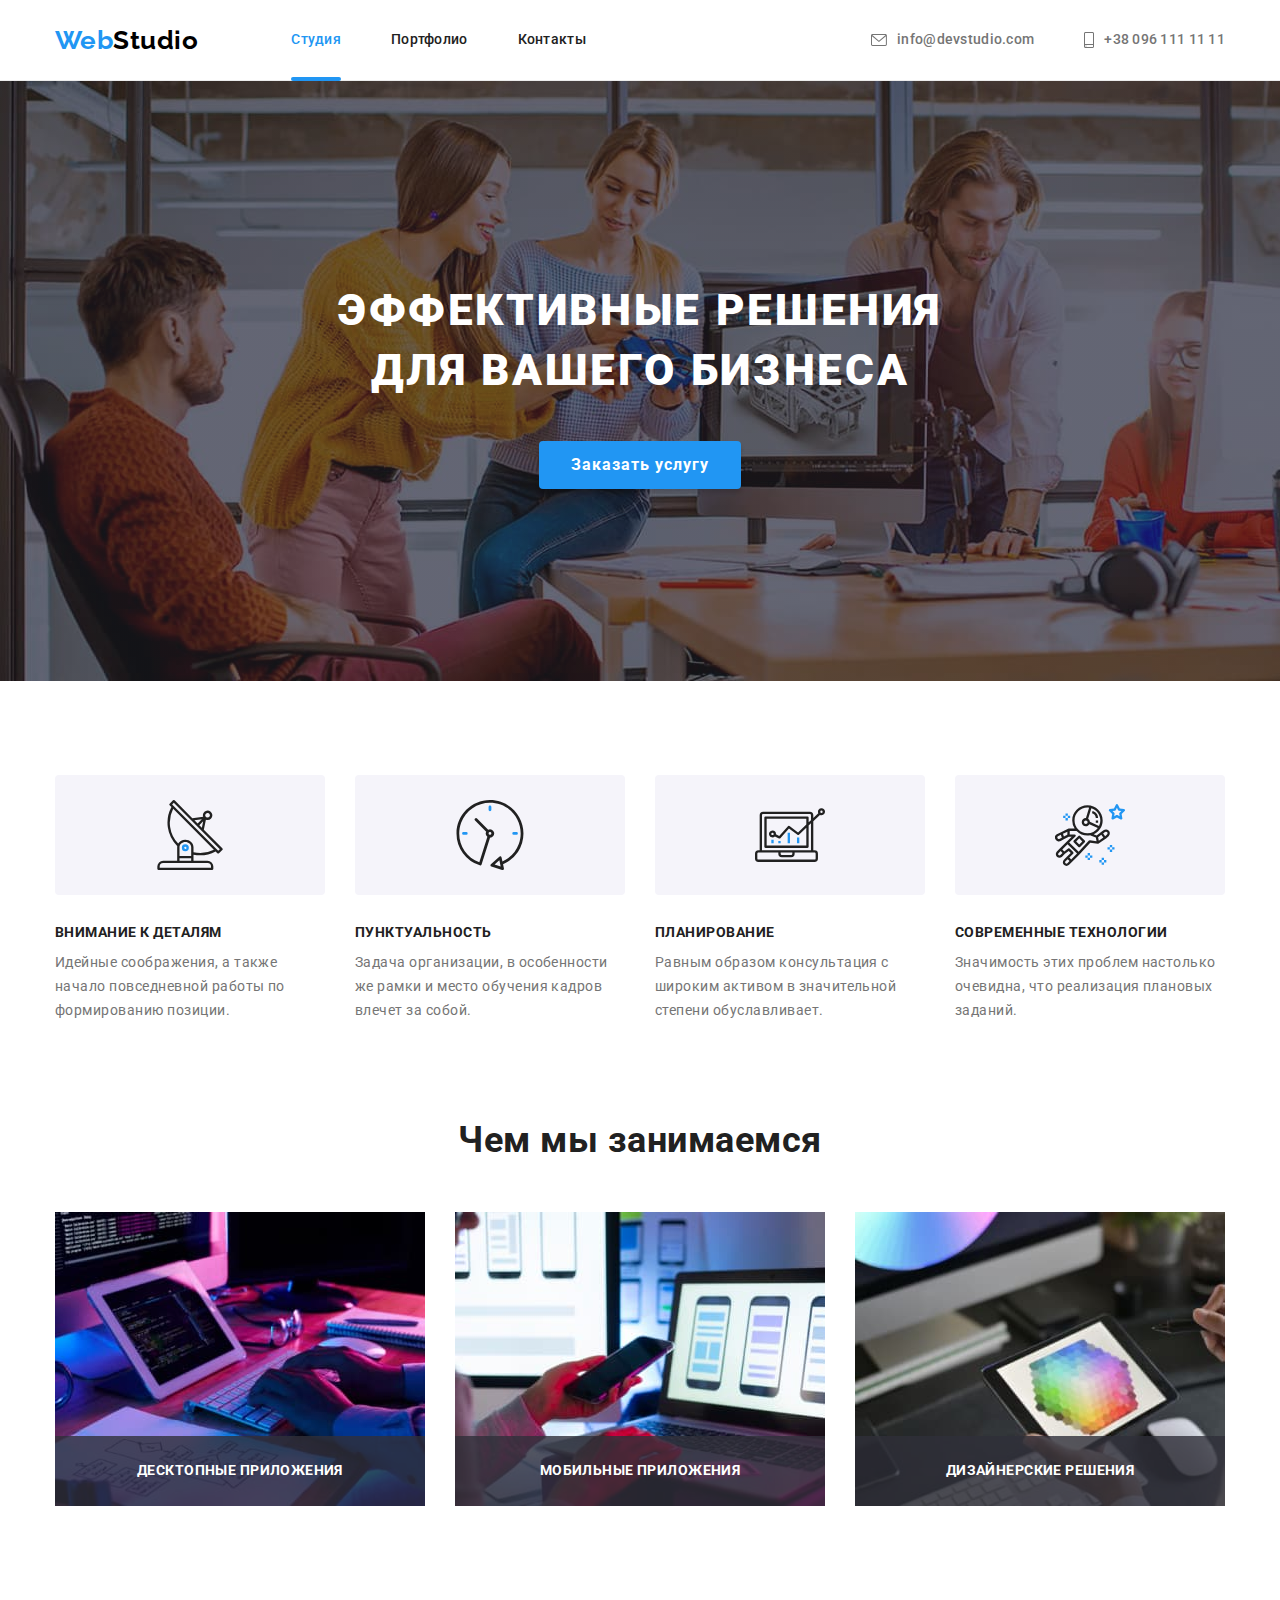
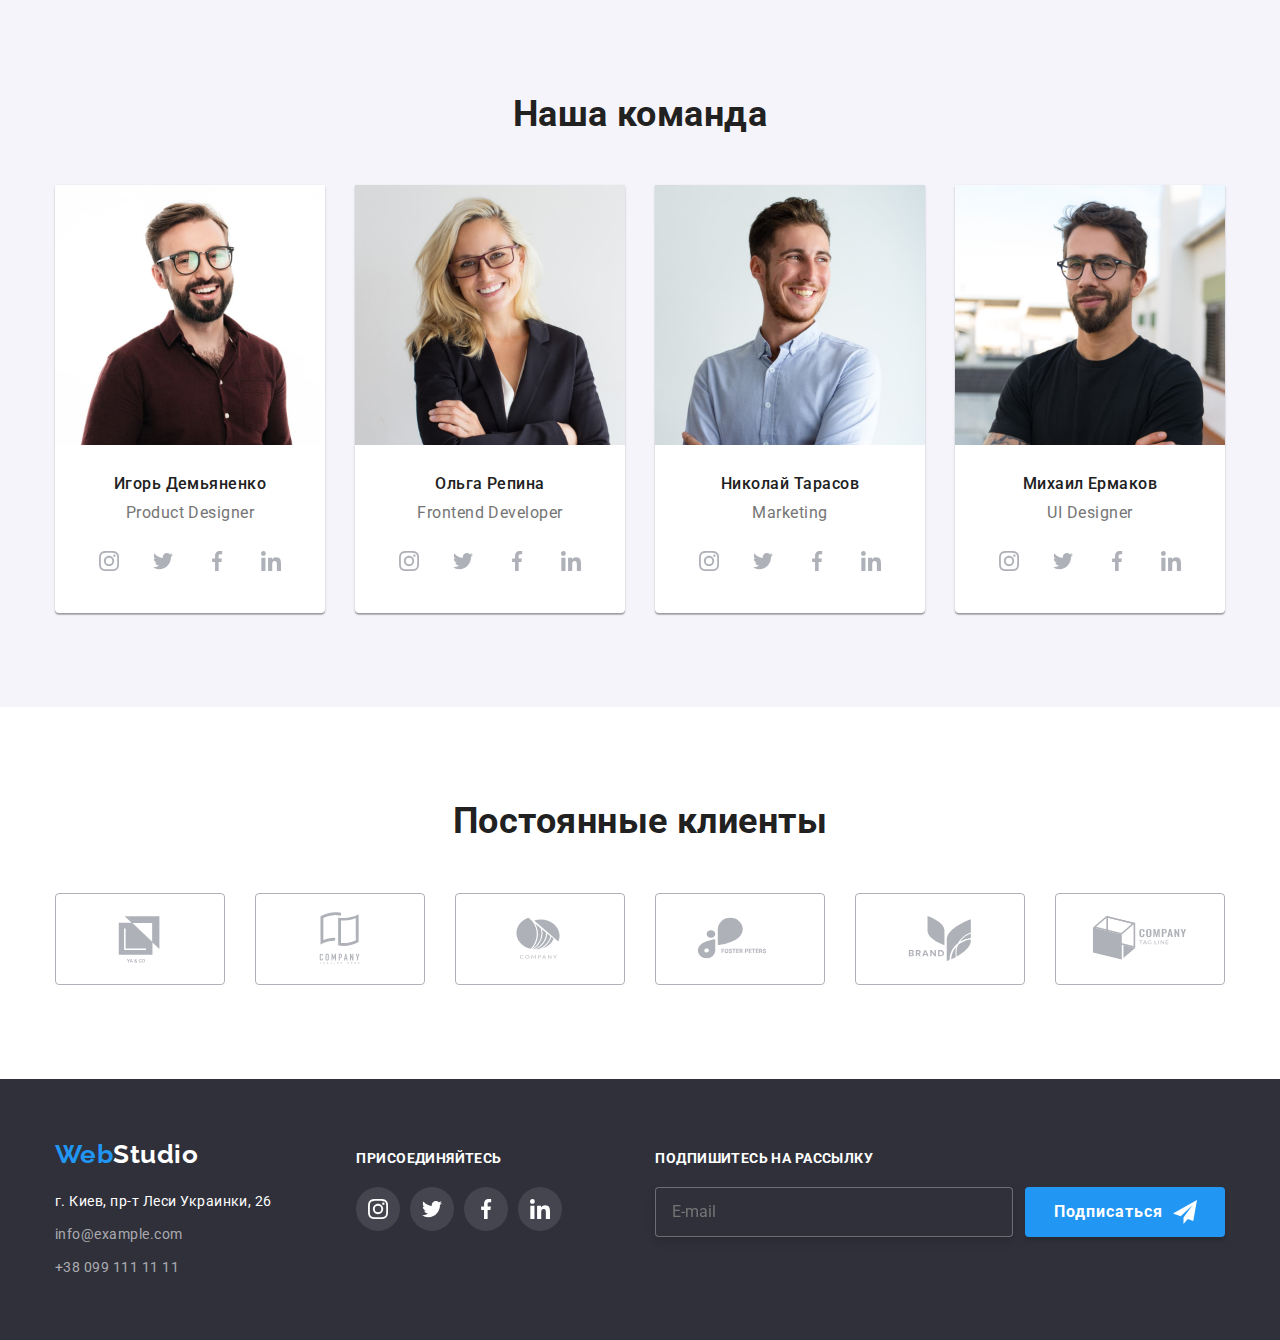
==== index.html @ 1372f8f1 "adventages refactoring" ====
<!DOCTYPE html>
<html lang="ru">
  <head>
    <meta charset="UTF-8" />
    <meta http-equiv="X-UA-Compatible" content="IE=edge" />
    <meta name="viewport" content="width=device-width, initial-scale=1.0" />
    <title>WebStudio</title>
    <link rel="preconnect" href="https://fonts.googleapis.com" />
    <link rel="preconnect" href="https://fonts.gstatic.com" crossorigin />
    <link
      href="https://fonts.googleapis.com/css2?family=Raleway:wght@700&family=Roboto:wght@400;500;700;900&display=swap"
      rel="stylesheet"
    />
    <link rel="stylesheet" href="./modern-normalize.css" />

    <link rel="stylesheet" href="./css/main.css" />
  </head>
  <body>
    <!-- шапка сайта-->
    <header class="page-header">
      <div class="page-header__main container">
        <a class="page-header__logo" href="index.html"
          >Web<span class="page-header__logo--dark">Studio</span></a
        >
        <nav class="site-nav">
          <ul class="site-nav__list">
            <li class="site-nav__item">
              <div class="site-nav__item--current">
                <a href="" class="site-nav__link current">Студия</a>
              </div>
            </li>
            <li class="site-nav__item">
              <a href="portfolio.html" class="site-nav__link">Портфолио</a>
            </li>
            <li class="site-nav__item"><a href="" class="site-nav__link">Контакты</a></li>
          </ul>
        </nav>

        <ul class="auth-nav">
          <li class="auth-nav__item">
            <a href="mailto:info@devstudio.com" class="auth-nav__link"
              ><svg class="auth-nav__icon" width="16" height="12">
                <use href="./images/icons.svg#letter"></use>
              </svg>
              info@devstudio.com</a
            >
          </li>
          <li class="auth-nav__item">
            <a href="tel:+380961111111" class="auth-nav__link">
              <svg class="auth-nav__icon" width="10" height="16">
                <use href="./images/icons.svg#smartphone"></use>
              </svg>
              +38 096 111 11 11</a
            >
          </li>
        </ul>
      </div>
    </header>
    <main>
      <!-- Герой -->
      <section class="hero">
        <div class="hero__container container">
          <h1 class="hero__title">
            Эффективные решения<br />
            для вашего бизнеса
          </h1>

          <button type="button" class="hero__button" data-modal-open>Заказать услугу</button>
        </div>
      </section>

      <!-- Преимущества -->

      <section class="advantages section">
        <div class="advantages__container container">
          <h2 class="advantages__title visually-hidden">Наши преимущества</h2>
          <ul class="advantages__list">
            <li class="advantages__item">
              <div class="advantages__thumb">
                <svg class="advantages__icon">
                  <use href="./images/icons.svg#antenna"></use>
                </svg>
              </div>
              <h3 class="advantages__title">Внимание к деталям</h3>
              <p class="advantages__text">
                Идейные соображения, а также начало повседневной работы по формированию позиции.
              </p>
            </li>
            <li class="advantages__item">
              <div class="advantages__thumb">
                <svg class="advantages__icon">
                  <use href="./images/icons.svg#clock"></use>
                </svg>
              </div>

              <h3 class="advantages__title">Пунктуальность</h3>
              <p class="advantages__text">
                Задача организации, в особенности же рамки и место обучения кадров влечет за собой.
              </p>
            </li>
            <li class="advantages__item">
              <div class="advantages__thumb">
                <svg class="advantages__icon">
                  <use href="./images/icons.svg#diagram"></use>
                </svg>
              </div>

              <h3 class="advantages__title">Планирование</h3>
              <p class="advantages__text">
                Равным образом консультация с широким активом в значительной степени обуславливает.
              </p>
            </li>
            <li class="advantages__item">
              <div class="advantages__thumb">
                <svg class="advantages__icon">
                  <use href="./images/icons.svg#astronaut"></use>
                </svg>
              </div>

              <h3 class="advantages__title">Современные технологии</h3>
              <p class="advantages__text">
                Значимость этих проблем настолько очевидна, что реализация плановых заданий.
              </p>
            </li>
          </ul>
        </div>
      </section>
      <!-- Чем мы занимаемся -->
      <section class="works-section section">
        <div class="container">
          <h2 class="section-title">Чем мы занимаемся</h2>
          <ul class="works-list">
            <li class="works-item item">
              <img
                src="./images/box-1.jpg"
                alt="руки на клавиатуре печатают разметку"
                width="370"
                height="294"
              />
              <div class="works-background-text">
                <p class="works-text">Десктопные приложения</p>
              </div>
            </li>
            <li class="works-item item">
              <img
                src="./images/box-2.jpg"
                alt="женщина за ноутбуком держит смартфон в руке "
                width="370"
                height="294"
              />
              <div class="works-background-text">
                <p class="works-text">Мобильные приложения</p>
              </div>
            </li>
            <li class="works-item item">
              <img
                src="./images/box-3.jpg"
                alt="планшет с градиентом цветов в руке"
                width="370"
                height="294"
              />
              <div class="works-background-text">
                <p class="works-text">Дизайнерские решения</p>
              </div>
            </li>
          </ul>
        </div>
      </section>
      <!-- Наша команда -->
      <section class="section team">
        <div class="container">
          <h2 class="section-title">Наша команда</h2>
          <ul class="team-list">
            <li class="item">
              <img
                src="./images/command/1-igor.jpg"
                alt="Мужчина в очках и бордовой рубашке"
                width="270"
                height="260"
              />

              <div class="team-card-content">
                <h3 class="team-title">Игорь Демьяненко</h3>
                <p lang="en" class="team-text">Product Designer</p>
                <ul class="team-icon-list">
                  <li class="icon-item">
                    <a href="" class="team-link link">
                      <svg class="icon-networks" width="20" height="20">
                        <use href="./images/icons.svg#instagram"></use>
                      </svg>
                    </a>
                  </li>
                  <li class="icon-item">
                    <a href="" class="team-link link">
                      <svg class="icon-networks" width="20" height="20">
                        <use href="./images/icons.svg#twitter"></use>
                      </svg>
                    </a>
                  </li>
                  <li class="icon-item">
                    <a href="" class="team-link link">
                      <svg class="icon-networks" width="20" height="20">
                        <use href="./images/icons.svg#facebook"></use>
                      </svg>
                    </a>
                  </li>
                  <li class="icon-item">
                    <a href="" class="team-link link">
                      <svg class="icon-networks" width="20" height="20">
                        <use href="./images/icons.svg#linkedin"></use>
                      </svg>
                    </a>
                  </li>
                </ul>
              </div>
            </li>
            <li class="item">
              <img
                src="./images/command/2-olga.jpg"
                alt="Светловолосая женщина в очках"
                width="270"
                height="260"
              />

              <div class="team-card-content">
                <h3 class="team-title">Ольга Репина</h3>
                <p lang="en" class="team-text">Frontend Developer</p>
                <ul class="team-icon-list">
                  <li class="icon-item">
                    <a href="" class="team-link link">
                      <svg class="icon-networks" width="20" height="20">
                        <use href="./images/icons.svg#instagram"></use>
                      </svg>
                    </a>
                  </li>
                  <li class="icon-item">
                    <a href="" class="team-link link">
                      <svg class="icon-networks" width="20" height="20">
                        <use href="./images/icons.svg#twitter"></use>
                      </svg>
                    </a>
                  </li>
                  <li class="icon-item">
                    <a href="" class="team-link link">
                      <svg class="icon-networks" width="20" height="20">
                        <use href="./images/icons.svg#facebook"></use>
                      </svg>
                    </a>
                  </li>
                  <li class="icon-item">
                    <a href="" class="team-link link">
                      <svg class="icon-networks" width="20" height="20">
                        <use href="./images/icons.svg#linkedin"></use>
                      </svg>
                    </a>
                  </li>
                </ul>
              </div>
            </li>
            <li class="item">
              <img
                src="./images/command/3-nikolay.jpg"
                alt="Мужчина в голубой рубашке"
                width="270"
              />

              <div class="team-card-content">
                <h3 class="team-title">Николай Тарасов</h3>
                <p lang="en" class="team-text">Marketing</p>
                <ul class="team-icon-list">
                  <li class="icon-item">
                    <a href="" class="team-link link">
                      <svg class="icon-networks" width="20" height="20">
                        <use href="./images/icons.svg#instagram"></use>
                      </svg>
                    </a>
                  </li>
                  <li class="icon-item">
                    <a href="" class="team-link link">
                      <svg class="icon-networks" width="20" height="20">
                        <use href="./images/icons.svg#twitter"></use>
                      </svg>
                    </a>
                  </li>
                  <li class="icon-item">
                    <a href="" class="team-link link">
                      <svg class="icon-networks" width="20" height="20">
                        <use href="./images/icons.svg#facebook"></use>
                      </svg>
                    </a>
                  </li>
                  <li class="icon-item">
                    <a href="" class="team-link link">
                      <svg class="icon-networks" width="20" height="20">
                        <use href="./images/icons.svg#linkedin"></use>
                      </svg>
                    </a>
                  </li>
                </ul>
              </div>
            </li>
            <li class="item">
              <img
                src="./images/command/4-mihail.jpg"
                alt="Мужчина в очках и черной футболке"
                width="270"
                height="260"
              />

              <div class="team-card-content">
                <h3 class="team-title">Михаил Ермаков</h3>
                <p lang="en" class="team-text">UI Designer</p>
                <ul class="team-icon-list">
                  <li class="icon-item">
                    <a href="" class="team-link link">
                      <svg class="icon-networks" width="20" height="20">
                        <use href="./images/icons.svg#instagram"></use>
                      </svg>
                    </a>
                  </li>
                  <li class="icon-item">
                    <a href="" class="team-link link">
                      <svg class="icon-networks" width="20" height="20">
                        <use href="./images/icons.svg#twitter"></use>
                      </svg>
                    </a>
                  </li>
                  <li class="icon-item">
                    <a href="" class="team-link link">
                      <svg class="icon-networks" width="20" height="20">
                        <use href="./images/icons.svg#facebook"></use>
                      </svg>
                    </a>
                  </li>
                  <li class="icon-item">
                    <a href="" class="team-link link">
                      <svg class="icon-networks" width="20" height="20">
                        <use href="./images/icons.svg#linkedin"></use>
                      </svg>
                    </a>
                  </li>
                </ul>
              </div>
            </li>
          </ul>
        </div>
      </section>
      <!--Клиенты-->
      <section class="section">
        <div class="container">
          <h2 class="section-title">Постоянные клиенты</h2>
          <ul class="clients-list">
            <li class="clients-item item">
              <a class="clients-link link" href="">
                <svg class="icon-clients" width="106" height="60">
                  <use href="./images/icons.svg#Logo"></use>
                </svg>
              </a>
            </li>
            <li class="clients-item item">
              <a class="clients-link link" href="">
                <svg class="icon-clients" width="106" height="60">
                  <use href="./images/icons.svg#Logo-1"></use>
                </svg>
              </a>
            </li>
            <li class="clients-item item">
              <a class="clients-link link" href="">
                <svg class="icon-clients" width="106" height="60">
                  <use href="./images/icons.svg#Logo-2"></use>
                </svg>
              </a>
            </li>
            <li class="clients-item item">
              <a class="clients-link link" href="">
                <svg class="icon-clients" width="106" height="60">
                  <use href="./images/icons.svg#Logo-3"></use>
                </svg>
              </a>
            </li>
            <li class="clients-item item">
              <a class="clients-link link" href="">
                <svg class="icon-clients" width="106" height="60">
                  <use href="./images/icons.svg#Logo-4"></use>
                </svg>
              </a>
            </li>
            <li class="clients-item item">
              <a class="clients-link link" href="">
                <svg class="icon-clients" width="106" height="60">
                  <use href="./images/icons.svg#Logo-5"></use>
                </svg>
              </a>
            </li>
          </ul>
        </div>
      </section>
    </main>
    <!-- Футер -->
    <footer class="main-footer">
      <div class="container footer-box">
        <div class="footer-address">
          <a class="logo-footer" href="index.html"
            >Web<span class="logo-accent-light">Studio</span></a
          >
          <address>
            <ul class="add">
              <li class="add-item item">
                <a
                  href="https://goo.gl/maps/64KcN4ARRGodhjcC8"
                  class="add-link"
                  target="_blank"
                  rel="noopener noreferrer nofollow"
                >
                  г. Киев, пр-т Леси Украинки, 26</a
                >
              </li>
              <li class="add-item item">
                <a href="mailto:info@example.com" class="link">info@example.com</a>
              </li>
              <li class="add-item item">
                <a href="tel:+380991111111" class="link">+38 099 111 11 11</a>
              </li>
            </ul>
          </address>
        </div>
        <div class="footer-networks">
          <p class="footer-text">присоединяйтесь</p>
          <ul class="footer-icon-list">
            <li class="icon-item">
              <a href="" class="footer-link link">
                <svg class="icon-networks" width="20" height="20">
                  <use href="./images/icons.svg#instagram"></use>
                </svg>
              </a>
            </li>
            <li class="icon-item">
              <a href="" class="footer-link link">
                <svg class="icon-networks" width="20" height="20">
                  <use href="./images/icons.svg#twitter"></use>
                </svg>
              </a>
            </li>
            <li class="icon-item">
              <a href="" class="footer-link link">
                <svg class="icon-networks" width="20" height="20">
                  <use href="./images/icons.svg#facebook"></use>
                </svg>
              </a>
            </li>
            <li class="icon-item">
              <a href="" class="footer-link link">
                <svg class="icon-networks" width="20" height="20">
                  <use href="./images/icons.svg#linkedin"></use>
                </svg>
              </a>
            </li>
          </ul>
        </div>
        <form class="subscription-form">
          <p class="subscription-text">Подпишитесь на рассылку</p>
          <div class="subscription">
            <label>
              <input type="email" class="subscription-input" name="e-mail" placeholder="E-mail" />
            </label>

            <button type="submit" class="subscription-button">
              Подписаться
              <svg class="icon-subscription" width="24" height="24">
                <use href="./images/icons.svg#send"></use>
              </svg>
            </button>
          </div>
        </form>
      </div>
    </footer>
    <div class="backdrop is-hidden" data-modal>
      <div class="modal">
        <form class="form" autocomplete="off">
          <p class="modal-text">Оставьте свои данные, мы вам перезвоним</p>

          <label class="form-modal">
            <span class="form-label">Имя</span>
            <input type="text" class="form-input" name="name" />
            <svg class="modal-icon" width="18" height="18">
              <use href="./images/icons.svg#name"></use>
            </svg>
          </label>

          <label class="form-modal">
            <span class="form-label">Телефон</span>
            <input type="text" class="form-input" name="tel" />
            <svg class="modal-icon" width="18" height="18">
              <use href="./images/icons.svg#tel"></use>
            </svg>
          </label>

          <label class="form-modal">
            <span class="form-label">Почта</span>
            <input type="text" class="form-input" name="mail" />
            <svg class="modal-icon" width="18" height="18">
              <use href="./images/icons.svg#mail"></use>
            </svg>
          </label>

          <label class="form-comments">
            <span class="form-label">Комментарий</span>
            <textarea
              class="form-textarea"
              name="comment"
              rows="7"
              placeholder="Введите текст"
            ></textarea>
          </label>

          <label class="modal-checkbox">
            <input type="checkbox" class="checkbox" name="checkbox" />
            <svg class="checkbox-icon" width="16" height="15">
              <use href="./images/icons.svg#checkbox-vector"></use>
            </svg>
            <span class="checkbox-label"> Соглашаюсь с рассылкой и принимаю</span>

            <a href="" class="modal-link link">Условия договора</a>
          </label>

          <button type="submit" class="submit-button">Отправить</button>
        </form>
        <button type="button" class="button-modal" data-modal-close>
          <svg class="hero-icon" width="18" height="18">
            <use href="./images/icons.svg#close-black"></use>
          </svg>
        </button>
      </div>
    </div>
    <script src="./js/modal.js"></script>
  </body>
</html>
---- css/main.css ----
:root {
  --primary-text-color: #757575;
  --title-color: #212121;
  --accent-color: #2196f3;
  --primary-white-color: #ffffff;
  --logo-black-color: #000000;
  --networks-icons-color: #afb1b8;
  --background-color-command: #f5f4fa;
  --background-color-footer: #2f303a;
  --border-portfolio-color: #eeeeee;
  --background-footer-icon: rgba(255, 255, 255, 0.1);
  --box-shadow-color: 0px 1px 3px rgba(0, 0, 0, 0.12), 0px 1px 1px rgba(0, 0, 0, 0.14),
    0px 2px 1px rgba(0, 0, 0, 0.2);
  --box-shadow-button-filter: 0px 3px 1px rgba(0, 0, 0, 0.1), 0px 1px 2px rgba(0, 0, 0, 0.08),
    0px 2px 2px rgba(0, 0, 0, 0.12);
  --box-shadow-exemples-work: 0px 1px 1px rgba(0, 0, 0, 0.12), 0px 4px 4px rgba(0, 0, 0, 0.06),
    1px 4px 6px rgba(0, 0, 0, 0.16);
  --box-shadow-modal: 0px 1px 3px rgba(0, 0, 0, 0.12), 0px 1px 1px rgba(0, 0, 0, 0.14),
    0px 2px 1px rgba(0, 0, 0, 0.2);
  --backdrop-color: rgba(0, 0, 0, 0.2);
  --main-gap: 30px;
  --timing-function: cubic-bezier(0.4, 0, 0.2, 1);
  --time: 250ms;
}

h1,
h2,
h3,
h4,
h5,
h6,
p {
  margin: 0;
}

img {
  display: block;
  max-width: 100%;
  height: auto;
}

ul {
  padding: 0;
  margin: 0;
  list-style: none;
}

button {
  cursor: pointer;
}

textarea {
  resize: none;
}

body {
  margin: 0;
  color: var(--primary-text-color);
  background-color: var(--primary-white-color);
  font-family: 'Roboto', sans-serif;
  letter-spacing: 0.03em;
}

.visually-hidden {
  position: absolute;
  white-space: nowrap;
  width: 1px;
  height: 1px;
  overflow: hidden;
  border: 0;
  padding: 0;
  clip: rect(0 0 0 0);
  clip-path: inset(50%);
  margin: -1px;
}

.page-header__logo,
.logo-footer {
  font-family: 'Raleway', cursive;
  font-weight: 700;
  font-size: 26px;
  line-height: 1.19;
  text-decoration: none;
}

.page-header__logo {
  margin-right: 93px;
  color: var(--accent-color);
}

.page-header__logo--dark {
  color: var(--logo-black-color);
}

.logo-accent-light {
  color: var(--primary-white-color);
}

.logo-footer {
  display: inline-block;
  margin-bottom: 20px;
  color: var(--accent-color);
}

.container {
  margin-left: auto;
  margin-right: auto;
  width: 1200px;
  padding-left: 15px;
  padding-right: 15px;
}

.section {
  padding-top: 94px;
  padding-bottom: 94px;
}

.section-title {
  margin-top: 0;
  margin-bottom: 50px;
  color: var(--title-color);
  font-weight: 700;
  font-size: 36px;
  line-height: 1.16;
  text-align: center;
}

.team-title,
.advantages__title,
.portfolio-title {
  margin-top: 0;
  margin-bottom: 10px;
  color: var(--title-color);
  font-weight: 700;
  font-size: 14px;
  line-height: 1.14;
}

.backdrop {
  position: fixed;
  top: 0;
  left: 0;
  width: 100%;
  height: 100%;
  z-index: 1;
  background-color: var(--backdrop-color);
  opacity: 1;
  transition: opacity var(--time) var(--timing-function);
}

.backdrop.is-hidden {
  opacity: 0;
  pointer-events: none;
}

.backdrop.is-hidden .modal {
  transform: translate(-50%, -50%) scale(0.9);
}

.modal {
  position: absolute;
  top: 50%;
  left: 50%;
  transform: translate(-50%, -50%) scale(1);
  min-width: 528px;
  min-height: 581px;
  background-color: var(--primary-white-color);
  box-shadow: var(--box-shadow-modal);
  border-radius: 4px;
  transition: transform var(--time) var(--timing-function);
}

.button-modal {
  position: absolute;
  top: 8px;
  right: 8px;
  width: 30px;
  height: 30px;
  background-color: #ffffff;
  border-radius: 50%;
  border: 1px solid rgba(0, 0, 0, 0.1);
  outline-color: rgba(0, 0, 0, 0.1);
  cursor: pointer;
}

.hero-icon {
  position: absolute;
  top: 50%;
  left: 50%;
  transform: translate(-50%, -50%) scale(1);
  fill: var(--logo-black-color);
  transition: fill var(--time) var(--timing-function);
}

.button-modal:hover .hero-icon,
.button-modal:focus .hero-icon {
  fill: #2196f3;
}

.form {
  width: 528px;
  margin-left: auto;
  margin-right: auto;
  padding: 40px;
}

.modal-text {
  font-weight: 700;
  font-size: 20px;
  line-height: 1.15;
  letter-spacing: 0.03em;
  color: var(--title-color);
  margin-bottom: 12px;
}

.form-modal {
  position: relative;
  display: block;
  text-align: left;
  margin-bottom: 10px;
}

.form-label {
  display: block;
  margin-bottom: 4px;
  text-align: left;
  font-size: 12px;
  line-height: 1.16;
  letter-spacing: 0.01em;
}

.form-input {
  width: 100%;
  height: 40px;
  margin: 0;
  padding-left: 42px;
  border-radius: 4px;
  border: 1px solid rgba(33, 33, 33, 0.2);
  outline-color: var(--accent-color);
}

.modal-icon {
  position: absolute;
  bottom: 50%;
  left: 12px;
  transform: translateY(100%);
}

.form-input:focus + .modal-icon {
  fill: var(--accent-color);
}

.form-comments {
  display: flex;
  flex-direction: column;
  font-size: 12px;
  line-height: 1.16;
  letter-spacing: 0.01em;
  text-align: left;
  margin-bottom: 20px;
}

.form-textarea {
  padding: 12px 16px;
  border: 1px solid rgba(33, 33, 33, 0.2);
  border-radius: 4px;
  outline-color: var(--accent-color);
}

.form-textarea::placeholder {
  color: rgba(117, 117, 117, 0.5);
}

.modal-checkbox {
  display: flex;
  justify-content: center;
  align-items: center;
  font-size: 14px;
  line-height: 1.71;
  margin-bottom: var(--main-gap);
}

.checkbox {
  position: absolute;
  width: 1px;
  height: 1px;
  margin: -1px;
  border: 0;
  padding: 0;
  clip: rect(0 0 0 0);
  overflow: hidden;
}

.checkbox-icon {
  display: inline-block;
  width: 16px;
  height: 15px;
  margin-right: 7px;
  border-radius: 2px;
  transition: background-color var(--time) var(--timing-function), background-image var(--time) var(--timing-function), fill var(--time) var(--timing-function);
}

.checkbox:focus-visible + .checkbox-icon {
  outline: 1px solid var(--accent-color);
}

.checkbox:checked + .checkbox-icon {
  background-color: #2196f3;
  background-image: url("../images/full-check.svg");
  fill: #2196f3;
}

.modal-link {
  margin-left: 7px;
  color: var(--accent-color);
  outline-color: var(--accent-color);
}

.submit-button {
  font-weight: 700;
  font-size: 16px;
  line-height: 1.87;
  letter-spacing: 0.06em;
  padding: 10px 55px 10px 56px;
  color: var(--primary-white-color);
  background-color: var(--accent-color);
  box-shadow: 0px 4px 4px rgba(0, 0, 0, 0.15);
  border-radius: 4px;
  border: transparent;
  cursor: pointer;
  transition: background-color var(--time) var(--timing-function);
}

.submit-button:hover,
.submit-button:focus {
  background-color: #188ce8;
}

.page-header {
  background-color: var(--primary-white-color);
  border-bottom: 1px solid #ececec;
}

.page-header__main {
  display: flex;
  align-items: center;
}

.site-nav__list {
  display: flex;
}

.site-nav__item:not(:last-child) {
  margin-right: 50px;
}

.site-nav__link {
  display: block;
  padding-top: 32px;
  padding-bottom: 32px;
  color: var(--title-color);
  font-weight: 500;
  font-size: 14px;
  line-height: 1.14;
  letter-spacing: 0.02em;
  text-decoration: none;
  transition: color var(--time) var(--timing-function);
}

.site-nav__link:hover, .site-nav__link:focus {
  color: var(--accent-color);
}

.site-nav__link.current {
  color: var(--accent-color);
}

.site-nav__item--current {
  position: relative;
}

.site-nav__link.current::after {
  position: absolute;
  bottom: -1px;
  right: 0;
  content: '';
  width: 100%;
  height: 4px;
  background-color: var(--accent-color);
  border-radius: 2px;
}

/* -----------AUTH-NAV-------- */
.auth-nav {
  display: flex;
  margin-left: auto;
}

.auth-nav__item + .auth-nav__item {
  margin-left: 50px;
}

.auth-nav__link {
  display: flex;
  color: var(--primary-text-color);
  font-weight: 500;
  font-size: 14px;
  line-height: 1.14;
  letter-spacing: 0.02em;
  text-decoration: none;
  align-items: center;
  transition: color var(--time) var(--timing-function);
}

.auth-nav__link:hover, .auth-nav__link:focus {
  color: var(--accent-color);
}

.auth-nav__icon {
  margin-right: 10px;
  fill: currentColor;
}

.hero {
  max-width: 1600px;
  height: 600px;
  margin-left: auto;
  margin-right: auto;
  background-image: linear-gradient(to right, rgba(47, 48, 58, 0.4), rgba(47, 48, 58, 0.4)), url(../images/overlay.jpg);
  padding: 200px 0;
  background-color: var(--background-color-footer);
  text-align: center;
}

.hero__title {
  margin-top: 0;
  margin-bottom: 40px;
  color: var(--primary-white-color);
  font-weight: 900;
  font-size: 44px;
  line-height: 1.36;
  letter-spacing: 0.06em;
  text-transform: uppercase;
}

.hero__button {
  display: inline-block;
  padding: 10px 32px;
  color: var(--primary-white-color);
  background-color: var(--accent-color);
  box-shadow: 0px 4px 4px rgba(0, 0, 0, 0.15);
  font-weight: 700;
  font-size: 16px;
  line-height: 1.8;
  align-items: center;
  letter-spacing: 0.06em;
  border-radius: 4px;
  font-family: inherit;
  border: transparent;
  cursor: pointer;
}

.advantages__list {
  display: flex;
}

.advantages__item {
  flex-basis: calc(100% / 4);
}

.advantages__item:not(:last-child) {
  margin-right: var(--main-gap);
}

.advantages__title {
  text-transform: uppercase;
}

.advantages__text {
  font-size: 14px;
  line-height: 1.71;
  height: 75px;
}

.advantages__thumb {
  display: flex;
  justify-content: center;
  align-items: center;
  height: 120px;
  margin-bottom: var(--main-gap);
  background-color: var(--background-color-command);
  border-radius: 4px;
}

.advantages__icon {
  width: 70px;
  height: 70px;
}

.works-section {
  padding-top: 0;
}

.works-list {
  display: flex;
}

.works-list .item:not(:last-child) {
  margin-right: var(--main-gap);
}

.works-item {
  position: relative;
}

.works-text {
  font-weight: 700;
  font-size: 14px;
  line-height: 1.14;
  text-align: center;
  letter-spacing: 0.03em;
  text-transform: uppercase;
  color: var(--primary-white-color);
}

.works-background-text {
  position: absolute;
  bottom: 0;
  left: 0;
  height: 70px;
  width: 100%;
  display: flex;
  justify-content: center;
  align-items: center;
  background-color: rgba(47, 48, 58, 0.8);
}

.team-list .item:not(:last-child) {
  margin-right: var(--main-gap);
}

.team-list .item {
  background-color: var(--primary-white-color);
  box-shadow: var(--box-shadow-color);
  border-radius: 0px 0px 4px 4px;
}

.team-list {
  display: flex;
}

.team-card-content {
  text-align: center;
  padding-top: var(--main-gap);
  padding-bottom: var(--main-gap);
}

.team-title {
  font-weight: 500;
  font-size: 16px;
  line-height: 1.18;
}

.team {
  background-color: var(--background-color-command);
}

.team-text {
  margin-bottom: 16px;
  font-size: 16px;
  line-height: 1.18;
}

.team-icon-list {
  display: flex;
  padding: 0px 32px;
}

.team-link {
  display: flex;
  justify-content: center;
  align-items: center;
  color: var(--networks-icons-color);
  width: 44px;
  height: 44px;
  border-radius: 50%;
  transition: background-color var(--time) var(--timing-function), color var(--time) var(--timing-function);
}

.team-link:hover,
.team-link:focus {
  color: var(--primary-white-color);
  background-color: var(--accent-color);
}

.icon-networks {
  fill: currentColor;
}

.icon-item:not(:last-child) {
  margin-right: 10px;
}

.clients-list {
  display: flex;
}

.clients-link {
  display: flex;
  border-radius: 4px;
  width: 170px;
  height: 92px;
  justify-content: center;
  align-items: center;
  color: var(--networks-icons-color);
  border: 1px solid var(--networks-icons-color);
  transition: background-color var(--time) var(--timing-function), color var(--time) var(--timing-function);
}

.icon-clients {
  fill: currentColor;
}

.clients-item:not(:last-child) {
  margin-right: var(--main-gap);
}

.clients-link:hover,
.clients-link:focus {
  color: var(--accent-color);
  border: 1px solid var(--accent-color);
}

.footer-box {
  display: flex;
  align-items: baseline;
}

.add {
  font-style: normal;
}

.add-item:not(:last-child) {
  margin-bottom: 9px;
}

.add .link {
  color: rgba(255, 255, 255, 0.6);
  font-size: 14px;
  line-height: 1.71;
  text-decoration: none;
}

.add .add-link {
  color: var(--primary-white-color);
  font-size: 14px;
  line-height: 1.71;
  text-decoration: none;
}

.main-footer {
  padding: 60px 0;
  background-color: var(--background-color-footer);
}

.footer-address {
  flex-grow: 1;
}

.footer-networks {
  margin-left: 70px;
}

.footer-text {
  margin-bottom: 20px;
  color: var(--primary-white-color);
  margin-bottom: 20px;
  font-weight: 700;
  font-size: 14px;
  line-height: 1.14;
  letter-spacing: 0.03em;
  text-transform: uppercase;
}

.footer-icon-list {
  display: flex;
}

.footer-link {
  display: flex;
  justify-content: center;
  align-items: center;
  width: 44px;
  height: 44px;
  color: var(--primary-white-color);
  border-radius: 50%;
  background-color: var(--background-footer-icon);
  transition: background-color var(--time) var(--timing-function);
}

.footer-link:hover,
.footer-link:focus {
  background-color: var(--accent-color);
}

.subscription-form {
  margin-left: 93px;
}

.subscription-text {
  font-weight: 700;
  font-size: 14px;
  line-height: 1.14;
  letter-spacing: 0.03em;
  text-transform: uppercase;
  margin-bottom: 20px;
  color: var(--primary-white-color);
}

.subscription {
  display: flex;
}

.subscription-input {
  width: 358px;
  height: 50px;
  padding-top: 15px;
  padding-bottom: 15px;
  padding-left: 16px;
  color: var(--primary-white-color);
  background-color: var(--background-color-footer);
  border: 1px solid rgba(255, 255, 255, 0.3);
  border-radius: 4px;
  filter: drop-shadow(0px 4px 4px rgba(0, 0, 0, 0.15));
}

.subscription-button {
  font-weight: 700;
  font-size: 16px;
  line-height: 1.87;
  letter-spacing: 0.06em;
  padding: 10px 28px 10px 29px;
  border: 0;
  margin-left: 12px;
  display: flex;
  align-items: center;
  color: var(--primary-white-color);
  background-color: var(--accent-color);
  border-radius: 4px;
  box-shadow: 0px 4px 4px rgba(0, 0, 0, 0.15);
  cursor: pointer;
}

.icon-subscription {
  margin-left: 10px;
}

.filter {
  margin-bottom: 50px;
  display: flex;
  justify-content: center;
}

.filter > .item:not(:last-child) {
  margin-right: 8px;
}

.filter-button {
  border: transparent;
  font-family: inherit;
  cursor: pointer;
  padding: 6px 22px;
  color: var(--title-color);
  background-color: var(--background-color-command);
  font-weight: 500;
  font-size: 16px;
  line-height: 1.62;
  border-radius: 4px;
  text-align: center;
  letter-spacing: 0.03em;
  transition: color var(--time) var(--timing-function), background-color var(--time) var(--timing-function), box-shadow var(--time) var(--timing-function);
}

.filter-button:hover,
.filter-button:focus {
  color: var(--primary-white-color);
  background-color: var(--accent-color);
  box-shadow: var(--box-shadow-button-filter);
}

.exemples-list {
  display: flex;
  flex-wrap: wrap;
  margin-right: calc(-1 * var(--main-gap));
  margin-bottom: calc(-1 * var(--main-gap));
}

.exemples-item {
  margin-right: var(--main-gap);
  margin-bottom: var(--main-gap);
}

.card-thumb {
  position: relative;
  overflow: hidden;
}

.thumb-overlay {
  position: absolute;
  top: 0;
  left: 0;
  width: 100%;
  height: 100%;
  background-color: rgba(33, 150, 243, 0.9);
  transform: translateY(100%);
  transition: transform var(--time) var(--timing-function), opacity var(--time) var(--timing-function);
  opacity: 0;
}

.card-text {
  position: absolute;
  top: 50%;
  left: 50%;
  transform: translate(-50%, -50%);
  width: 322px;
  margin: 0px;
  font-size: 18px;
  line-height: 1.56;
  letter-spacing: 0.03em;
  color: var(--primary-white-color);
}

.card-content {
  padding: 20px 24px;
  border: 1px solid var(--border-portfolio-color);
}

.portfolio-title {
  margin-top: 0;
  margin-bottom: 4px;
  font-size: 18px;
  line-height: 2;
  letter-spacing: 0.06em;
}

.portfolio-text {
  margin-top: 0;
  margin-bottom: 0;
  font-size: 16px;
  line-height: 1.87;
  color: var(--primary-text-color);
}

.work-exemples {
  display: block;
  text-decoration: none;
  transition: box-shadow var(--time) var(--timing-function);
}

.work-exemples:hover .thumb-overlay,
.work-exemples:focus .thumb-overlay {
  transform: translateY(0);
  opacity: 1;
}

.work-exemples:hover,
.work-exemples:focus {
  box-shadow: var(--box-shadow-exemples-work);
}
/*# sourceMappingURL=main.css.map */
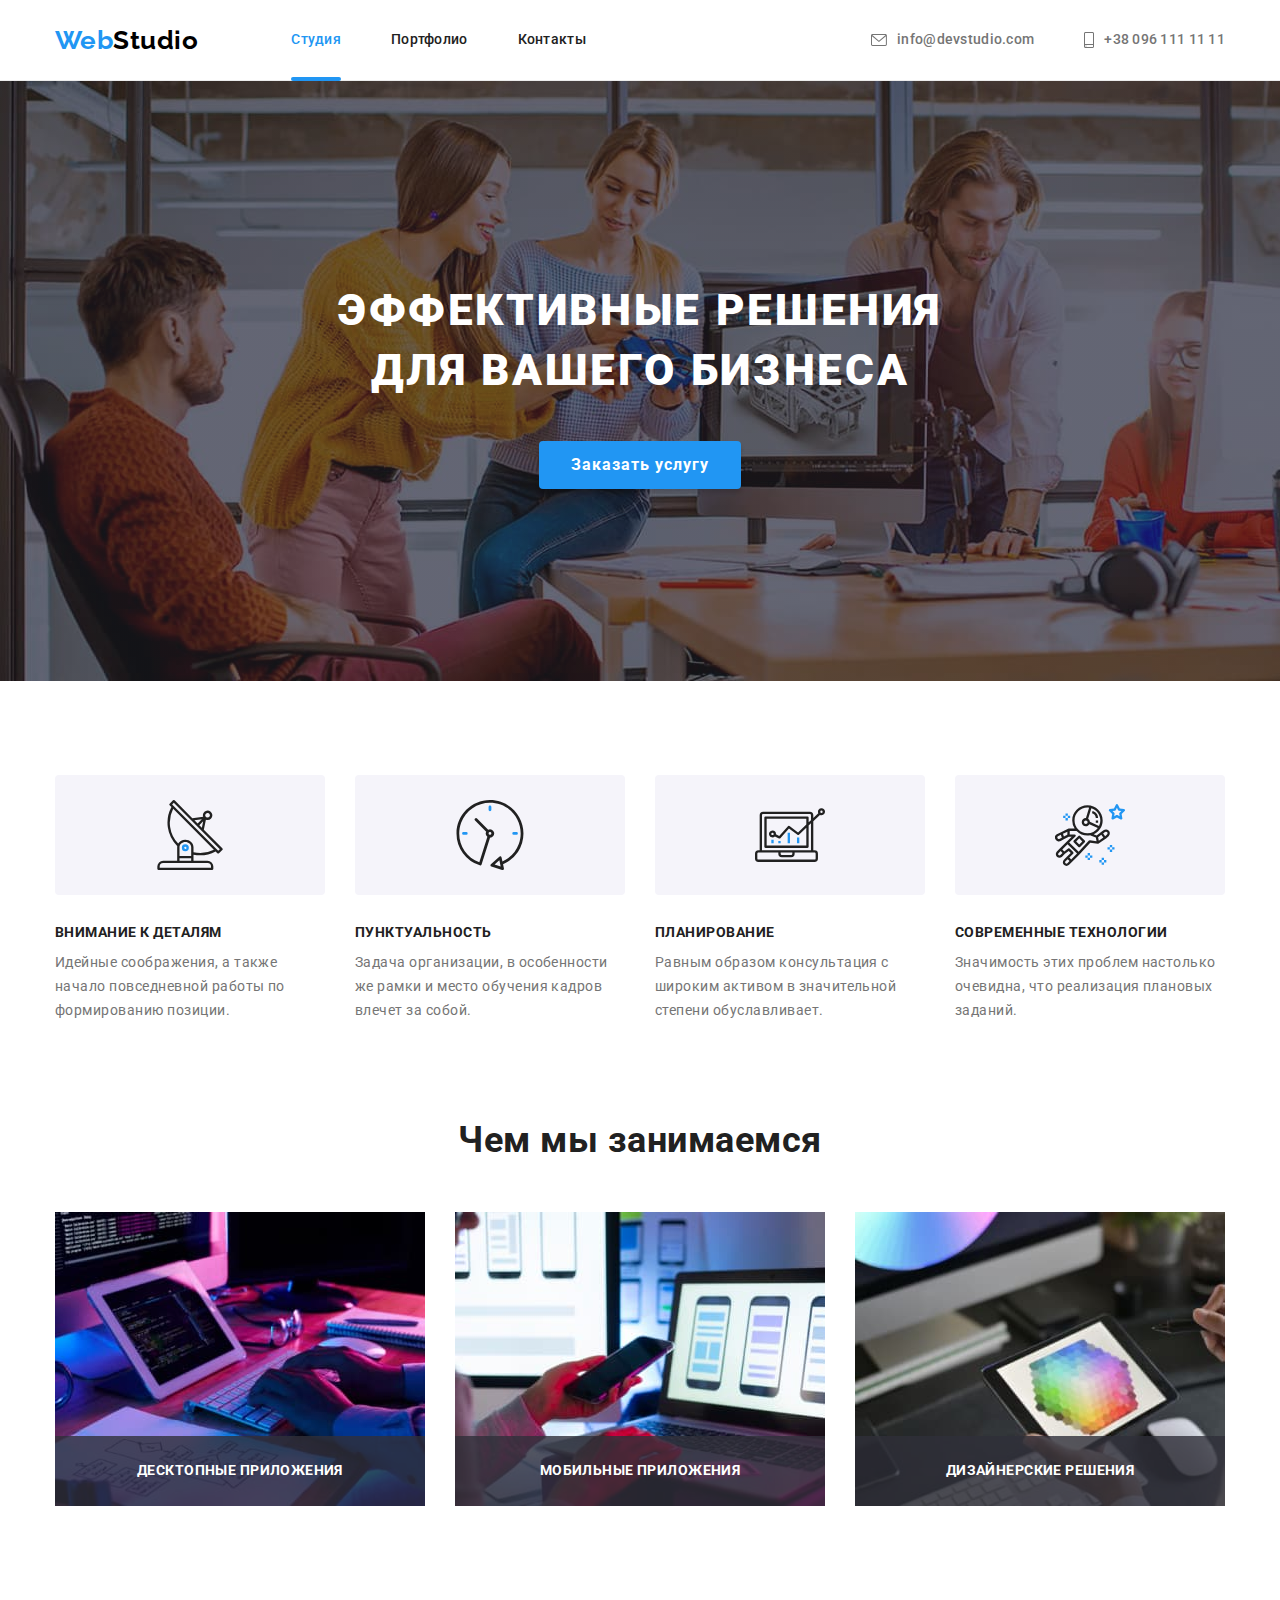
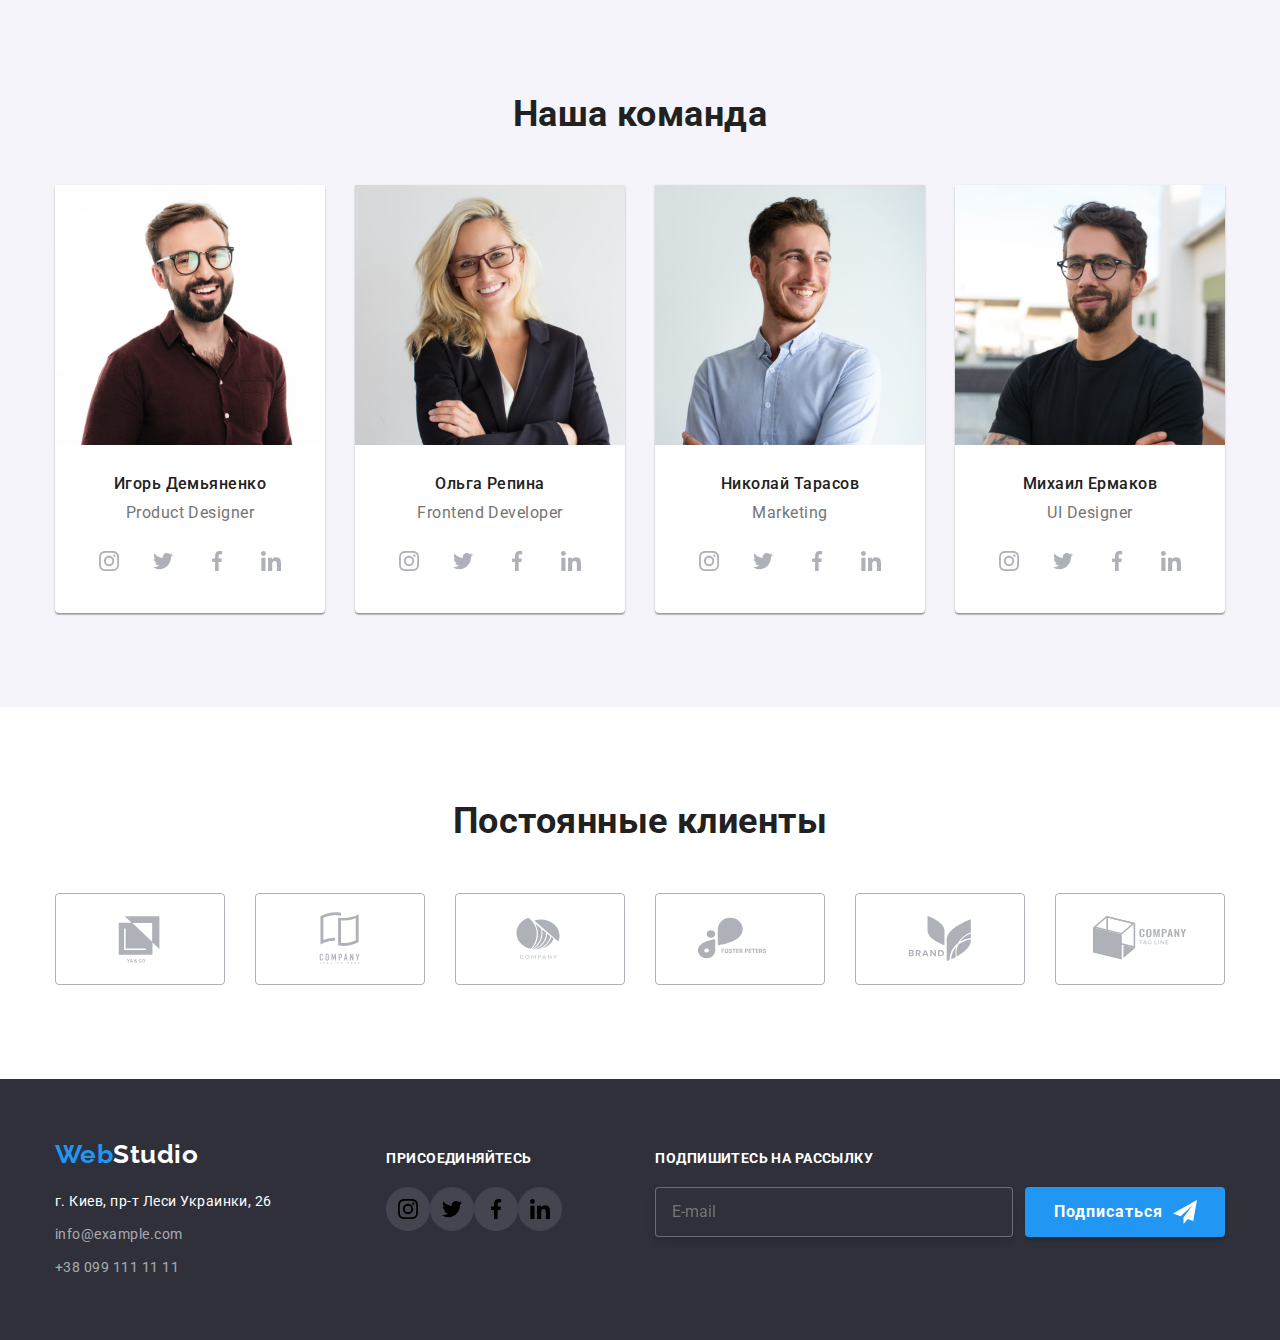
==== commit ec3471d4: "team" ====
--- a/index.html
+++ b/index.html
@@ -126,52 +126,52 @@
         </div>
       </section>
       <!-- Чем мы занимаемся -->
-      <section class="works-section section">
-        <div class="container">
-          <h2 class="section-title">Чем мы занимаемся</h2>
-          <ul class="works-list">
-            <li class="works-item item">
+      <section class="works section">
+        <div class="works__container container">
+          <h2 class="works__title--main">Чем мы занимаемся</h2>
+          <ul class="works__list">
+            <li class="works__item">
               <img
                 src="./images/box-1.jpg"
                 alt="руки на клавиатуре печатают разметку"
                 width="370"
                 height="294"
               />
-              <div class="works-background-text">
-                <p class="works-text">Десктопные приложения</p>
-              </div>
-            </li>
-            <li class="works-item item">
+              <div class="works__text--background">
+                <p class="works__text">Десктопные приложения</p>
+              </div>
+            </li>
+            <li class="works__item">
               <img
                 src="./images/box-2.jpg"
                 alt="женщина за ноутбуком держит смартфон в руке "
                 width="370"
                 height="294"
               />
-              <div class="works-background-text">
-                <p class="works-text">Мобильные приложения</p>
-              </div>
-            </li>
-            <li class="works-item item">
+              <div class="works__text--background">
+                <p class="works__text">Мобильные приложения</p>
+              </div>
+            </li>
+            <li class="works__item">
               <img
                 src="./images/box-3.jpg"
                 alt="планшет с градиентом цветов в руке"
                 width="370"
                 height="294"
               />
-              <div class="works-background-text">
-                <p class="works-text">Дизайнерские решения</p>
+              <div class="works__text--background">
+                <p class="works__text">Дизайнерские решения</p>
               </div>
             </li>
           </ul>
         </div>
       </section>
       <!-- Наша команда -->
-      <section class="section team">
-        <div class="container">
-          <h2 class="section-title">Наша команда</h2>
-          <ul class="team-list">
-            <li class="item">
+      <section class="team section">
+        <div class="team__container container">
+          <h2 class="team__title--main">Наша команда</h2>
+          <ul class="team__list">
+            <li class="team__item">
               <img
                 src="./images/command/1-igor.jpg"
                 alt="Мужчина в очках и бордовой рубашке"
@@ -179,34 +179,34 @@
                 height="260"
               />
 
-              <div class="team-card-content">
-                <h3 class="team-title">Игорь Демьяненко</h3>
-                <p lang="en" class="team-text">Product Designer</p>
-                <ul class="team-icon-list">
-                  <li class="icon-item">
-                    <a href="" class="team-link link">
-                      <svg class="icon-networks" width="20" height="20">
+              <div class="team__card-content">
+                <h3 class="team__title">Игорь Демьяненко</h3>
+                <p lang="en" class="team__text">Product Designer</p>
+                <ul class="team-social">
+                  <li class="team-social__item">
+                    <a href="" class="team-social__link">
+                      <svg class="team-social__icon" width="20" height="20">
                         <use href="./images/icons.svg#instagram"></use>
                       </svg>
                     </a>
                   </li>
-                  <li class="icon-item">
-                    <a href="" class="team-link link">
-                      <svg class="icon-networks" width="20" height="20">
+                  <li class="team-social__item">
+                    <a href="" class="team-social__link">
+                      <svg class="team-social__icon" width="20" height="20">
                         <use href="./images/icons.svg#twitter"></use>
                       </svg>
                     </a>
                   </li>
-                  <li class="icon-item">
-                    <a href="" class="team-link link">
-                      <svg class="icon-networks" width="20" height="20">
+                  <li class="team-social__item">
+                    <a href="" class="team-social__link">
+                      <svg class="team-social__icon" width="20" height="20">
                         <use href="./images/icons.svg#facebook"></use>
                       </svg>
                     </a>
                   </li>
-                  <li class="icon-item">
-                    <a href="" class="team-link link">
-                      <svg class="icon-networks" width="20" height="20">
+                  <li class="team-social__item">
+                    <a href="" class="team-social__link">
+                      <svg class="team-social__icon" width="20" height="20">
                         <use href="./images/icons.svg#linkedin"></use>
                       </svg>
                     </a>
@@ -214,7 +214,7 @@
                 </ul>
               </div>
             </li>
-            <li class="item">
+            <li class="team__item">
               <img
                 src="./images/command/2-olga.jpg"
                 alt="Светловолосая женщина в очках"
@@ -222,34 +222,34 @@
                 height="260"
               />
 
-              <div class="team-card-content">
-                <h3 class="team-title">Ольга Репина</h3>
-                <p lang="en" class="team-text">Frontend Developer</p>
-                <ul class="team-icon-list">
-                  <li class="icon-item">
-                    <a href="" class="team-link link">
-                      <svg class="icon-networks" width="20" height="20">
+              <div class="team__card-content">
+                <h3 class="team__title">Ольга Репина</h3>
+                <p lang="en" class="team__text">Frontend Developer</p>
+                <ul class="team-social">
+                  <li class="team-social__item">
+                    <a href="" class="team-social__link">
+                      <svg class="team-social__icon" width="20" height="20">
                         <use href="./images/icons.svg#instagram"></use>
                       </svg>
                     </a>
                   </li>
-                  <li class="icon-item">
-                    <a href="" class="team-link link">
-                      <svg class="icon-networks" width="20" height="20">
+                  <li class="team-social__item">
+                    <a href="" class="team-social__link">
+                      <svg class="team-social__icon" width="20" height="20">
                         <use href="./images/icons.svg#twitter"></use>
                       </svg>
                     </a>
                   </li>
-                  <li class="icon-item">
-                    <a href="" class="team-link link">
-                      <svg class="icon-networks" width="20" height="20">
+                  <li class="team-social__item">
+                    <a href="" class="team-social__link">
+                      <svg class="team-social__icon" width="20" height="20">
                         <use href="./images/icons.svg#facebook"></use>
                       </svg>
                     </a>
                   </li>
-                  <li class="icon-item">
-                    <a href="" class="team-link link">
-                      <svg class="icon-networks" width="20" height="20">
+                  <li class="team-social__item">
+                    <a href="" class="team-social__link">
+                      <svg class="team-social__icon" width="20" height="20">
                         <use href="./images/icons.svg#linkedin"></use>
                       </svg>
                     </a>
@@ -257,41 +257,41 @@
                 </ul>
               </div>
             </li>
-            <li class="item">
+            <li class="team__item">
               <img
                 src="./images/command/3-nikolay.jpg"
                 alt="Мужчина в голубой рубашке"
                 width="270"
               />
 
-              <div class="team-card-content">
-                <h3 class="team-title">Николай Тарасов</h3>
-                <p lang="en" class="team-text">Marketing</p>
-                <ul class="team-icon-list">
-                  <li class="icon-item">
-                    <a href="" class="team-link link">
-                      <svg class="icon-networks" width="20" height="20">
+              <div class="team__card-content">
+                <h3 class="team__title">Николай Тарасов</h3>
+                <p lang="en" class="team__text">Marketing</p>
+                <ul class="team-social">
+                  <li class="team-social__item">
+                    <a href="" class="team-social__link">
+                      <svg class="team-social__icon" width="20" height="20">
                         <use href="./images/icons.svg#instagram"></use>
                       </svg>
                     </a>
                   </li>
-                  <li class="icon-item">
-                    <a href="" class="team-link link">
-                      <svg class="icon-networks" width="20" height="20">
+                  <li class="team-social__item">
+                    <a href="" class="team-social__link">
+                      <svg class="team-social__icon" width="20" height="20">
                         <use href="./images/icons.svg#twitter"></use>
                       </svg>
                     </a>
                   </li>
-                  <li class="icon-item">
-                    <a href="" class="team-link link">
-                      <svg class="icon-networks" width="20" height="20">
+                  <li class="team-social__item">
+                    <a href="" class="team-social__link">
+                      <svg class="team-social__icon" width="20" height="20">
                         <use href="./images/icons.svg#facebook"></use>
                       </svg>
                     </a>
                   </li>
-                  <li class="icon-item">
-                    <a href="" class="team-link link">
-                      <svg class="icon-networks" width="20" height="20">
+                  <li class="team-social__item">
+                    <a href="" class="team-social__link">
+                      <svg class="team-social__icon" width="20" height="20">
                         <use href="./images/icons.svg#linkedin"></use>
                       </svg>
                     </a>
@@ -299,7 +299,7 @@
                 </ul>
               </div>
             </li>
-            <li class="item">
+            <li class="team__item">
               <img
                 src="./images/command/4-mihail.jpg"
                 alt="Мужчина в очках и черной футболке"
@@ -307,34 +307,34 @@
                 height="260"
               />
 
-              <div class="team-card-content">
-                <h3 class="team-title">Михаил Ермаков</h3>
-                <p lang="en" class="team-text">UI Designer</p>
-                <ul class="team-icon-list">
-                  <li class="icon-item">
-                    <a href="" class="team-link link">
-                      <svg class="icon-networks" width="20" height="20">
+              <div class="team__card-content">
+                <h3 class="team__title">Михаил Ермаков</h3>
+                <p lang="en" class="team__text">UI Designer</p>
+                <ul class="team-social">
+                  <li class="team-social__item">
+                    <a href="" class="team-social__link">
+                      <svg class="team-social__icon" width="20" height="20">
                         <use href="./images/icons.svg#instagram"></use>
                       </svg>
                     </a>
                   </li>
-                  <li class="icon-item">
-                    <a href="" class="team-link link">
-                      <svg class="icon-networks" width="20" height="20">
+                  <li class="team-social__item">
+                    <a href="" class="team-social__link">
+                      <svg class="team-social__icon" width="20" height="20">
                         <use href="./images/icons.svg#twitter"></use>
                       </svg>
                     </a>
                   </li>
-                  <li class="icon-item">
-                    <a href="" class="team-link link">
-                      <svg class="icon-networks" width="20" height="20">
+                  <li class="team-social__item">
+                    <a href="" class="team-social__link">
+                      <svg class="team-social__icon" width="20" height="20">
                         <use href="./images/icons.svg#facebook"></use>
                       </svg>
                     </a>
                   </li>
-                  <li class="icon-item">
-                    <a href="" class="team-link link">
-                      <svg class="icon-networks" width="20" height="20">
+                  <li class="team-social__item">
+                    <a href="" class="team-social__link">
+                      <svg class="team-social__icon" width="20" height="20">
                         <use href="./images/icons.svg#linkedin"></use>
                       </svg>
                     </a>
--- a/css/main.css
+++ b/css/main.css
@@ -115,7 +115,9 @@
   padding-bottom: 94px;
 }
 
-.section-title {
+.section-title,
+.works__title--main,
+.team__title--main {
   margin-top: 0;
   margin-bottom: 50px;
   color: var(--title-color);
@@ -125,7 +127,7 @@
   text-align: center;
 }
 
-.team-title,
+.team__title,
 .advantages__title,
 .portfolio-title {
   margin-top: 0;
@@ -497,23 +499,23 @@
   height: 70px;
 }
 
-.works-section {
+.works {
   padding-top: 0;
 }
 
-.works-list {
-  display: flex;
-}
-
-.works-list .item:not(:last-child) {
+.works__list {
+  display: flex;
+}
+
+.works__item {
+  position: relative;
+}
+
+.works__item:not(:last-child) {
   margin-right: var(--main-gap);
 }
 
-.works-item {
-  position: relative;
-}
-
-.works-text {
+.works__text {
   font-weight: 700;
   font-size: 14px;
   line-height: 1.14;
@@ -523,7 +525,7 @@
   color: var(--primary-white-color);
 }
 
-.works-background-text {
+.works__text--background {
   position: absolute;
   bottom: 0;
   left: 0;
@@ -535,48 +537,52 @@
   background-color: rgba(47, 48, 58, 0.8);
 }
 
-.team-list .item:not(:last-child) {
-  margin-right: var(--main-gap);
-}
-
-.team-list .item {
+.team {
+  background-color: var(--background-color-command);
+}
+
+.team__list {
+  display: flex;
+}
+
+.team__item {
   background-color: var(--primary-white-color);
   box-shadow: var(--box-shadow-color);
   border-radius: 0px 0px 4px 4px;
 }
 
-.team-list {
-  display: flex;
-}
-
-.team-card-content {
+.team__item:not(:last-child) {
+  margin-right: var(--main-gap);
+}
+
+.team__card-content {
   text-align: center;
   padding-top: var(--main-gap);
   padding-bottom: var(--main-gap);
 }
 
-.team-title {
+.team__title {
   font-weight: 500;
   font-size: 16px;
   line-height: 1.18;
 }
 
-.team {
-  background-color: var(--background-color-command);
-}
-
-.team-text {
+.team__text {
   margin-bottom: 16px;
   font-size: 16px;
   line-height: 1.18;
 }
 
-.team-icon-list {
+.team-social {
   display: flex;
   padding: 0px 32px;
 }
 
-.team-link {
+.team-social__item:not(:last-child) {
+  margin-right: 10px;
+}
+
+.team-social__link {
   display: flex;
   justify-content: center;
   align-items: center;
@@ -587,18 +593,13 @@
   transition: background-color var(--time) var(--timing-function), color var(--time) var(--timing-function);
 }
 
-.team-link:hover,
-.team-link:focus {
+.team-social__link:hover, .team-social__link:focus {
   color: var(--primary-white-color);
   background-color: var(--accent-color);
 }
 
-.icon-networks {
+.team-social__icon {
   fill: currentColor;
-}
-
-.icon-item:not(:last-child) {
-  margin-right: 10px;
 }
 
 .clients-list {
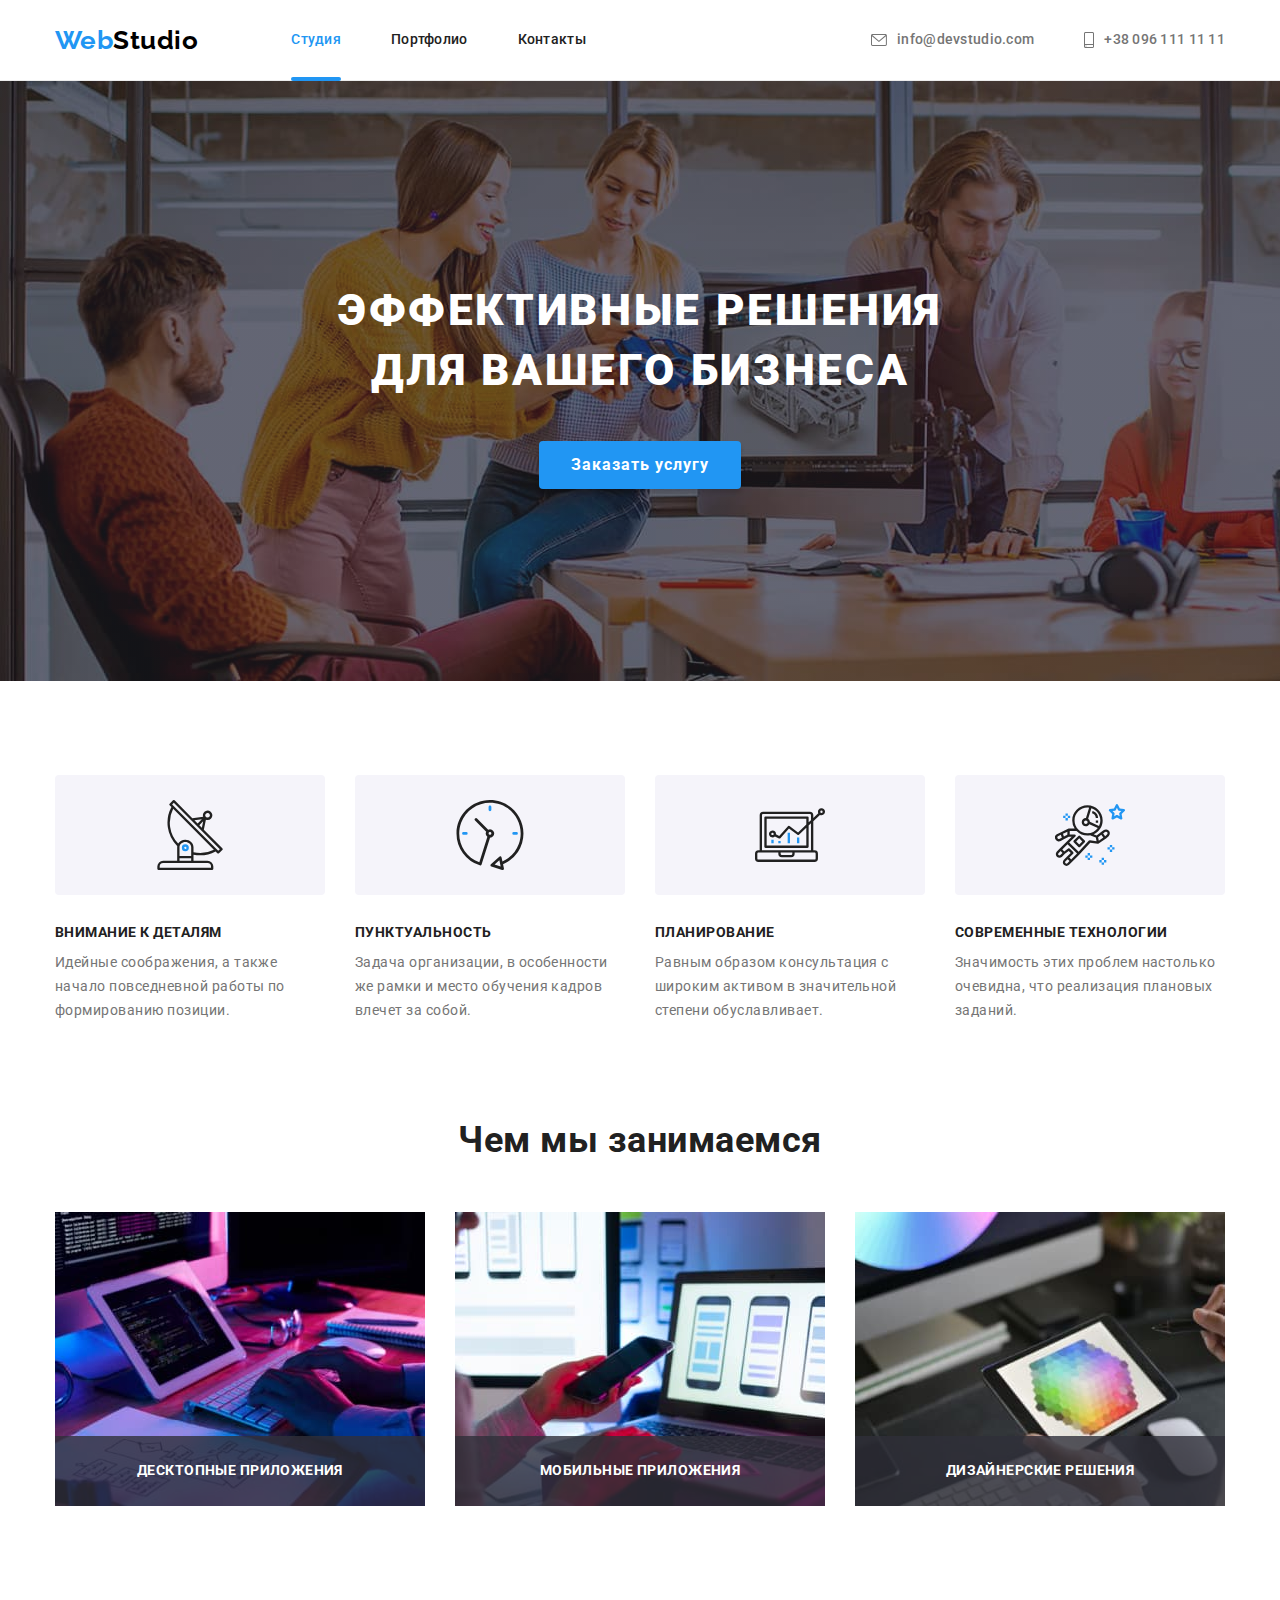
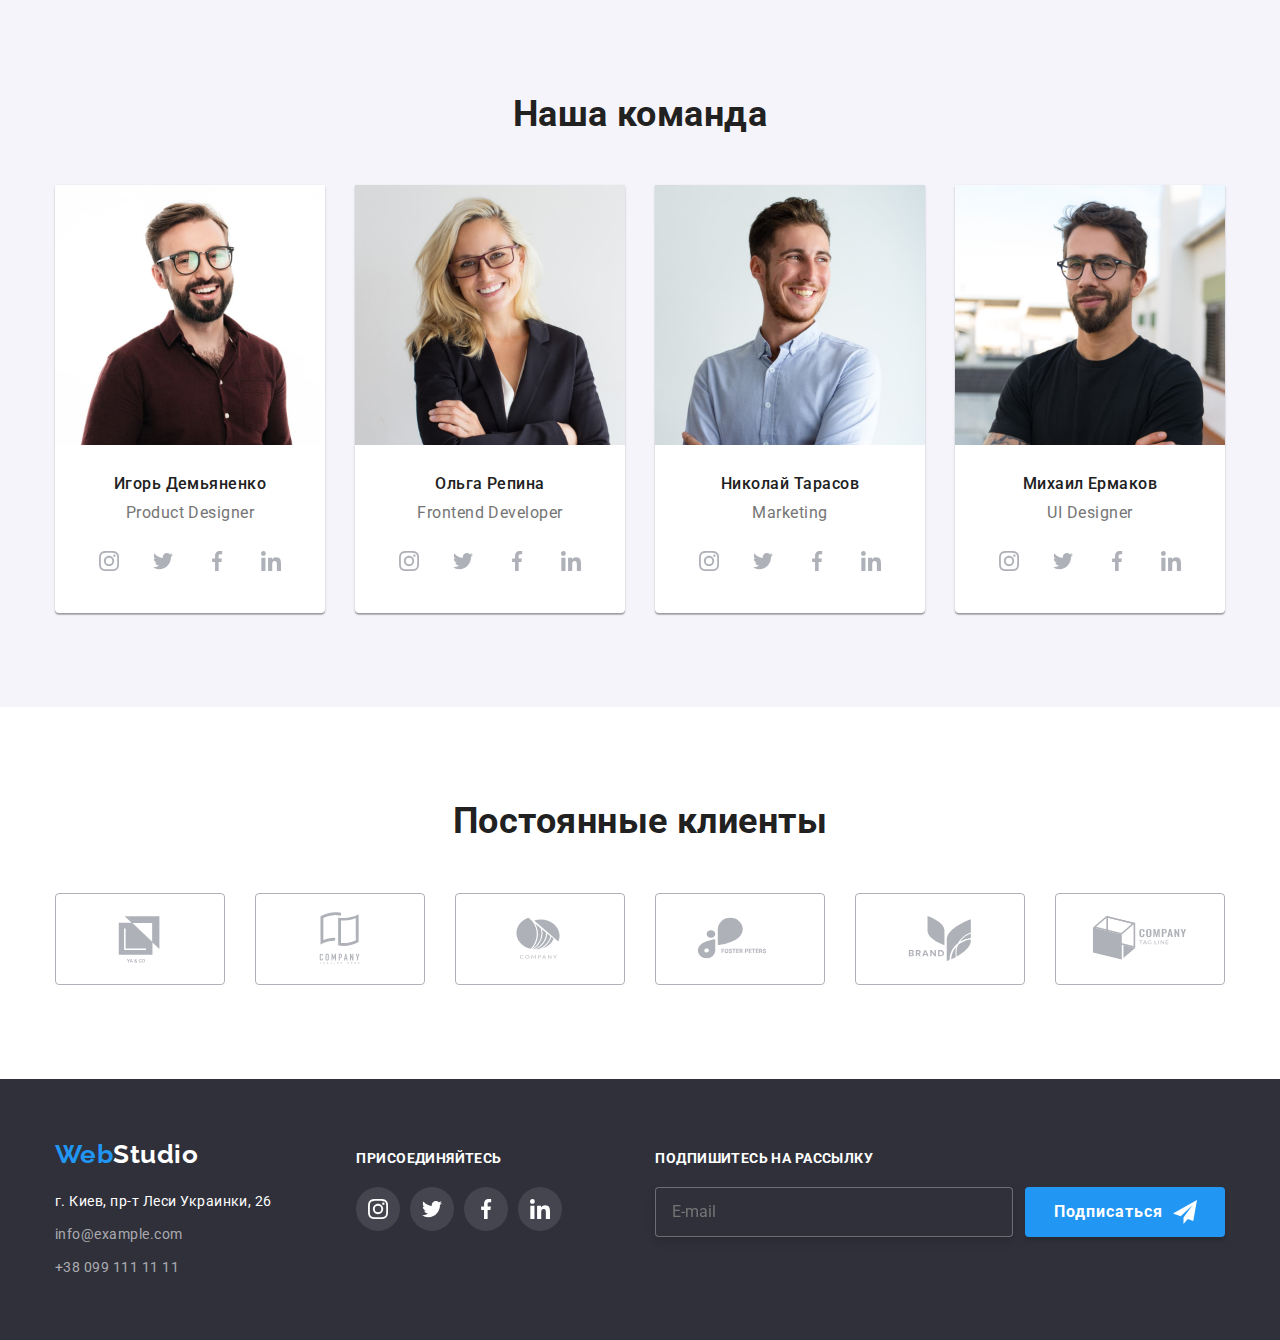
==== commit 9c819633: "footer recoding" ====
--- a/index.html
+++ b/index.html
@@ -19,8 +19,8 @@
     <!-- шапка сайта-->
     <header class="page-header">
       <div class="page-header__main container">
-        <a class="page-header__logo" href="index.html"
-          >Web<span class="page-header__logo--dark">Studio</span></a
+        <a class="logo logo--primary" href="index.html"
+          >Web<span class="logo--dark">Studio</span></a
         >
         <nav class="site-nav">
           <ul class="site-nav__list">
@@ -346,48 +346,48 @@
         </div>
       </section>
       <!--Клиенты-->
-      <section class="section">
-        <div class="container">
-          <h2 class="section-title">Постоянные клиенты</h2>
-          <ul class="clients-list">
-            <li class="clients-item item">
-              <a class="clients-link link" href="">
-                <svg class="icon-clients" width="106" height="60">
+      <section class="clients section">
+        <div class="clients__container container">
+          <h2 class="clients__title--main">Постоянные клиенты</h2>
+          <ul class="clients__list">
+            <li class="clients__item">
+              <a class="clients__link" href="">
+                <svg class="clients__icon" width="106" height="60">
                   <use href="./images/icons.svg#Logo"></use>
                 </svg>
               </a>
             </li>
-            <li class="clients-item item">
-              <a class="clients-link link" href="">
-                <svg class="icon-clients" width="106" height="60">
+            <li class="clients__item">
+              <a class="clients__link" href="">
+                <svg class="clients__icon" width="106" height="60">
                   <use href="./images/icons.svg#Logo-1"></use>
                 </svg>
               </a>
             </li>
-            <li class="clients-item item">
-              <a class="clients-link link" href="">
-                <svg class="icon-clients" width="106" height="60">
+            <li class="clients__item">
+              <a class="clients__link" href="">
+                <svg class="clients__icon" width="106" height="60">
                   <use href="./images/icons.svg#Logo-2"></use>
                 </svg>
               </a>
             </li>
-            <li class="clients-item item">
-              <a class="clients-link link" href="">
-                <svg class="icon-clients" width="106" height="60">
+            <li class="clients__item">
+              <a class="clients__link" href="">
+                <svg class="clients__icon" width="106" height="60">
                   <use href="./images/icons.svg#Logo-3"></use>
                 </svg>
               </a>
             </li>
-            <li class="clients-item item">
-              <a class="clients-link link" href="">
-                <svg class="icon-clients" width="106" height="60">
+            <li class="clients__item">
+              <a class="clients__link" href="">
+                <svg class="clients__icon" width="106" height="60">
                   <use href="./images/icons.svg#Logo-4"></use>
                 </svg>
               </a>
             </li>
-            <li class="clients-item item">
-              <a class="clients-link link" href="">
-                <svg class="icon-clients" width="106" height="60">
+            <li class="clients__item">
+              <a class="clients__link" href="">
+                <svg class="clients__icon" width="106" height="60">
                   <use href="./images/icons.svg#Logo-5"></use>
                 </svg>
               </a>
@@ -397,76 +397,76 @@
       </section>
     </main>
     <!-- Футер -->
-    <footer class="main-footer">
-      <div class="container footer-box">
-        <div class="footer-address">
-          <a class="logo-footer" href="index.html"
-            >Web<span class="logo-accent-light">Studio</span></a
+    <footer class="footer">
+      <div class="footer__container container">
+        <div class="contacts">
+          <a class="logo logo--secondary" href="index.html"
+            >Web<span class="logo--light">Studio</span></a
           >
           <address>
-            <ul class="add">
-              <li class="add-item item">
+            <ul class="address">
+              <li class="address__item">
                 <a
                   href="https://goo.gl/maps/64KcN4ARRGodhjcC8"
-                  class="add-link"
+                  class="address__link address__link--white"
                   target="_blank"
                   rel="noopener noreferrer nofollow"
                 >
                   г. Киев, пр-т Леси Украинки, 26</a
                 >
               </li>
-              <li class="add-item item">
-                <a href="mailto:info@example.com" class="link">info@example.com</a>
+              <li class="address__item">
+                <a href="mailto:info@example.com" class="address__link">info@example.com</a>
               </li>
-              <li class="add-item item">
-                <a href="tel:+380991111111" class="link">+38 099 111 11 11</a>
+              <li class="address__item">
+                <a href="tel:+380991111111" class="address__link">+38 099 111 11 11</a>
               </li>
             </ul>
           </address>
         </div>
-        <div class="footer-networks">
-          <p class="footer-text">присоединяйтесь</p>
-          <ul class="footer-icon-list">
-            <li class="icon-item">
-              <a href="" class="footer-link link">
-                <svg class="icon-networks" width="20" height="20">
+        <div class="networks">
+          <p class="networks__text">присоединяйтесь</p>
+          <ul class="networks__list">
+            <li class="networks__item">
+              <a href="" class="networks__link">
+                <svg class="networks__icon" width="20" height="20">
                   <use href="./images/icons.svg#instagram"></use>
                 </svg>
               </a>
             </li>
-            <li class="icon-item">
-              <a href="" class="footer-link link">
-                <svg class="icon-networks" width="20" height="20">
+            <li class="networks__item">
+              <a href="" class="networks__link">
+                <svg class="networks__icon" width="20" height="20">
                   <use href="./images/icons.svg#twitter"></use>
                 </svg>
               </a>
             </li>
-            <li class="icon-item">
-              <a href="" class="footer-link link">
-                <svg class="icon-networks" width="20" height="20">
+            <li class="networks__item">
+              <a href="" class="networks__link">
+                <svg class="networks__icon" width="20" height="20">
                   <use href="./images/icons.svg#facebook"></use>
                 </svg>
               </a>
             </li>
-            <li class="icon-item">
-              <a href="" class="footer-link link">
-                <svg class="icon-networks" width="20" height="20">
+            <li class="networks__item">
+              <a href="" class="networks__link">
+                <svg class="networks__icon" width="20" height="20">
                   <use href="./images/icons.svg#linkedin"></use>
                 </svg>
               </a>
             </li>
           </ul>
         </div>
-        <form class="subscription-form">
-          <p class="subscription-text">Подпишитесь на рассылку</p>
-          <div class="subscription">
+        <form class="subscription">
+          <p class="subscription__text">Подпишитесь на рассылку</p>
+          <div class="subscription__field">
             <label>
-              <input type="email" class="subscription-input" name="e-mail" placeholder="E-mail" />
+              <input type="email" class="subscription__input" name="e-mail" placeholder="E-mail" />
             </label>
 
-            <button type="submit" class="subscription-button">
+            <button type="submit" class="subscription__button">
               Подписаться
-              <svg class="icon-subscription" width="24" height="24">
+              <svg class="subscription__icon" width="24" height="24">
                 <use href="./images/icons.svg#send"></use>
               </svg>
             </button>
--- a/css/main.css
+++ b/css/main.css
@@ -74,32 +74,30 @@
   margin: -1px;
 }
 
-.page-header__logo,
-.logo-footer {
+.logo {
   font-family: 'Raleway', cursive;
   font-weight: 700;
   font-size: 26px;
   line-height: 1.19;
   text-decoration: none;
-}
-
-.page-header__logo {
+  color: var(--accent-color);
+}
+
+.logo--primary {
   margin-right: 93px;
-  color: var(--accent-color);
-}
-
-.page-header__logo--dark {
+}
+
+.logo--dark {
   color: var(--logo-black-color);
 }
 
-.logo-accent-light {
-  color: var(--primary-white-color);
-}
-
-.logo-footer {
+.logo--light {
+  color: var(--primary-white-color);
+}
+
+.logo--secondary {
   display: inline-block;
   margin-bottom: 20px;
-  color: var(--accent-color);
 }
 
 .container {
@@ -116,6 +114,7 @@
 }
 
 .section-title,
+.clients__title--main,
 .works__title--main,
 .team__title--main {
   margin-top: 0;
@@ -602,11 +601,15 @@
   fill: currentColor;
 }
 
-.clients-list {
-  display: flex;
-}
-
-.clients-link {
+.clients__list {
+  display: flex;
+}
+
+.clients__item:not(:last-child) {
+  margin-right: var(--main-gap);
+}
+
+.clients__link {
   display: flex;
   border-radius: 4px;
   width: 170px;
@@ -618,61 +621,53 @@
   transition: background-color var(--time) var(--timing-function), color var(--time) var(--timing-function);
 }
 
-.icon-clients {
-  fill: currentColor;
-}
-
-.clients-item:not(:last-child) {
-  margin-right: var(--main-gap);
-}
-
-.clients-link:hover,
-.clients-link:focus {
+.clients__link:hover, .clients__link:focus {
   color: var(--accent-color);
   border: 1px solid var(--accent-color);
 }
 
-.footer-box {
+.clients__icon {
+  fill: currentColor;
+}
+
+.footer {
+  padding: 60px 0;
+  background-color: var(--background-color-footer);
+}
+
+.footer__container {
   display: flex;
   align-items: baseline;
 }
 
-.add {
+.contacts {
+  flex-grow: 1;
+}
+
+.address {
   font-style: normal;
 }
 
-.add-item:not(:last-child) {
+.address__item:not(:last-child) {
   margin-bottom: 9px;
 }
 
-.add .link {
+.address__link {
   color: rgba(255, 255, 255, 0.6);
   font-size: 14px;
   line-height: 1.71;
   text-decoration: none;
 }
 
-.add .add-link {
-  color: var(--primary-white-color);
-  font-size: 14px;
-  line-height: 1.71;
-  text-decoration: none;
-}
-
-.main-footer {
-  padding: 60px 0;
-  background-color: var(--background-color-footer);
-}
-
-.footer-address {
-  flex-grow: 1;
-}
-
-.footer-networks {
+.address__link--white {
+  color: var(--primary-white-color);
+}
+
+.networks {
   margin-left: 70px;
 }
 
-.footer-text {
+.networks__text {
   margin-bottom: 20px;
   color: var(--primary-white-color);
   margin-bottom: 20px;
@@ -683,11 +678,15 @@
   text-transform: uppercase;
 }
 
-.footer-icon-list {
-  display: flex;
-}
-
-.footer-link {
+.networks__list {
+  display: flex;
+}
+
+.networks__item:not(:last-child) {
+  margin-right: 10px;
+}
+
+.networks__link {
   display: flex;
   justify-content: center;
   align-items: center;
@@ -699,16 +698,19 @@
   transition: background-color var(--time) var(--timing-function);
 }
 
-.footer-link:hover,
-.footer-link:focus {
+.networks__link:hover, .networks__link:focus {
   background-color: var(--accent-color);
 }
 
-.subscription-form {
+.networks__icon {
+  fill: currentColor;
+}
+
+.subscription {
   margin-left: 93px;
 }
 
-.subscription-text {
+.subscription__text {
   font-weight: 700;
   font-size: 14px;
   line-height: 1.14;
@@ -718,11 +720,11 @@
   color: var(--primary-white-color);
 }
 
-.subscription {
-  display: flex;
-}
-
-.subscription-input {
+.subscription__field {
+  display: flex;
+}
+
+.subscription__input {
   width: 358px;
   height: 50px;
   padding-top: 15px;
@@ -735,7 +737,7 @@
   filter: drop-shadow(0px 4px 4px rgba(0, 0, 0, 0.15));
 }
 
-.subscription-button {
+.subscription__button {
   font-weight: 700;
   font-size: 16px;
   line-height: 1.87;
@@ -752,7 +754,7 @@
   cursor: pointer;
 }
 
-.icon-subscription {
+.subscription__icon {
   margin-left: 10px;
 }
 
